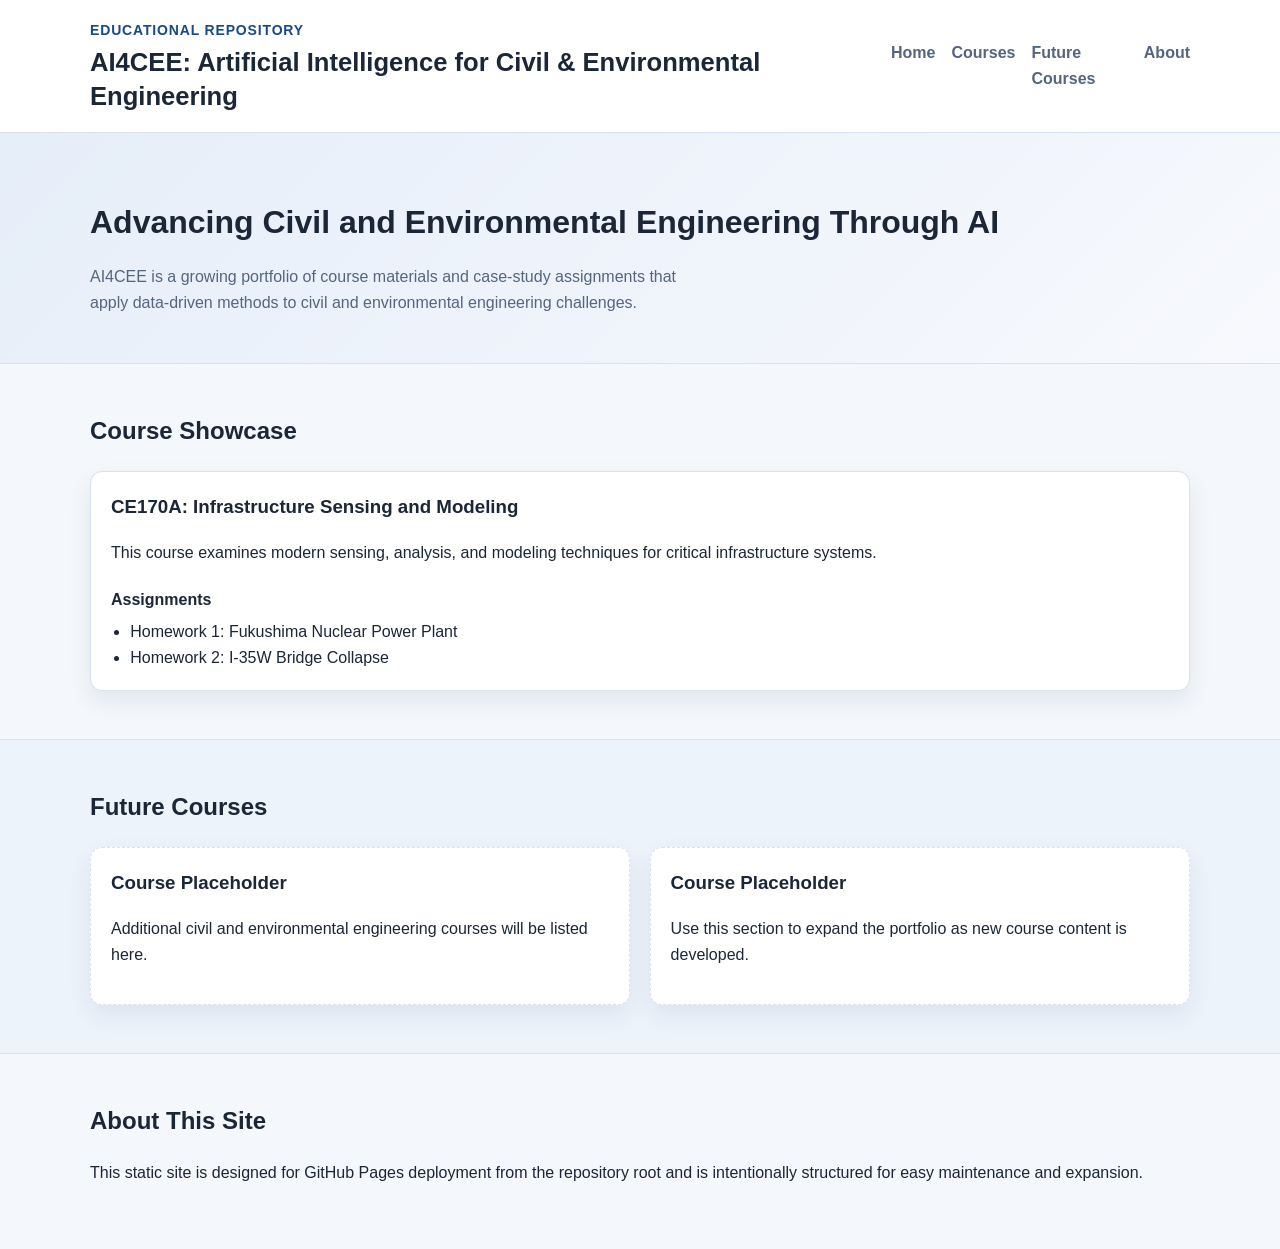
==== index.html @ d4e450ea "Add responsive GitHub Pages portfolio landing site" ====
<!DOCTYPE html>
<html lang="en">
  <head>
    <meta charset="UTF-8" />
    <meta name="viewport" content="width=device-width, initial-scale=1.0" />
    <title>AI4CEE: Artificial Intelligence for Civil & Environmental Engineering</title>
    <link rel="stylesheet" href="styles.css" />
  </head>
  <body>
    <header class="site-header">
      <div class="container header-inner">
        <div>
          <p class="eyebrow">Educational Repository</p>
          <h1>AI4CEE: Artificial Intelligence for Civil &amp; Environmental Engineering</h1>
        </div>
        <nav aria-label="Primary" class="site-nav">
          <ul>
            <li><a href="#home">Home</a></li>
            <li><a href="#courses">Courses</a></li>
            <li><a href="#future-courses">Future Courses</a></li>
            <li><a href="#about">About</a></li>
          </ul>
        </nav>
      </div>
    </header>

    <main>
      <section id="home" class="hero">
        <div class="container">
          <h2>Advancing Civil and Environmental Engineering Through AI</h2>
          <p>
            AI4CEE is a growing portfolio of course materials and case-study assignments that apply
            data-driven methods to civil and environmental engineering challenges.
          </p>
        </div>
      </section>

      <section id="courses" class="section">
        <div class="container">
          <h2>Course Showcase</h2>
          <div class="course-grid">
            <article class="course-card">
              <h3>CE170A: Infrastructure Sensing and Modeling</h3>
              <p>
                This course examines modern sensing, analysis, and modeling techniques for critical
                infrastructure systems.
              </p>
              <h4>Assignments</h4>
              <ul>
                <li>Homework 1: Fukushima Nuclear Power Plant</li>
                <li>Homework 2: I-35W Bridge Collapse</li>
              </ul>
            </article>
          </div>
        </div>
      </section>

      <section id="future-courses" class="section section-alt">
        <div class="container">
          <h2>Future Courses</h2>
          <div class="course-grid">
            <article class="course-card course-card--placeholder">
              <h3>Course Placeholder</h3>
              <p>Additional civil and environmental engineering courses will be listed here.</p>
            </article>
            <article class="course-card course-card--placeholder">
              <h3>Course Placeholder</h3>
              <p>Use this section to expand the portfolio as new course content is developed.</p>
            </article>
          </div>
        </div>
      </section>

      <section id="about" class="section">
        <div class="container">
          <h2>About This Site</h2>
          <p>
            This static site is designed for GitHub Pages deployment from the repository root and is
            intentionally structured for easy maintenance and expansion.
          </p>
        </div>
      </section>
    </main>
  </body>
</html>
---- styles.css ----
:root {
  --bg: #f4f7fb;
  --surface: #ffffff;
  --text: #1b2637;
  --muted: #54657d;
  --primary: #174a8b;
  --primary-soft: #e6eef9;
  --border: #d8e1ef;
  --shadow: 0 10px 24px rgba(18, 43, 77, 0.08);
}

* {
  box-sizing: border-box;
}

body {
  margin: 0;
  font-family: "Segoe UI", Tahoma, Geneva, Verdana, sans-serif;
  color: var(--text);
  background-color: var(--bg);
  line-height: 1.6;
}

.container {
  width: min(1100px, 92%);
  margin: 0 auto;
}

.site-header {
  background: var(--surface);
  border-bottom: 1px solid var(--border);
  position: sticky;
  top: 0;
  z-index: 10;
}

.header-inner {
  display: flex;
  align-items: center;
  justify-content: space-between;
  gap: 2rem;
  padding: 1.2rem 0;
}

.eyebrow {
  margin: 0;
  color: var(--primary);
  font-weight: 600;
  font-size: 0.875rem;
  letter-spacing: 0.06em;
  text-transform: uppercase;
}

h1 {
  margin: 0.3rem 0 0;
  font-size: clamp(1.25rem, 2vw, 1.7rem);
  line-height: 1.3;
}

.site-nav ul {
  list-style: none;
  display: flex;
  gap: 1rem;
  margin: 0;
  padding: 0;
}

.site-nav a {
  color: var(--muted);
  text-decoration: none;
  font-weight: 600;
}

.site-nav a:hover,
.site-nav a:focus {
  color: var(--primary);
}

.hero {
  padding: 4rem 0 3rem;
  background: linear-gradient(135deg, var(--primary-soft), #f7f9fd);
  border-bottom: 1px solid var(--border);
}

.hero h2 {
  margin: 0 0 1rem;
  font-size: clamp(1.5rem, 3vw, 2rem);
}

.hero p {
  margin: 0;
  max-width: 70ch;
  color: var(--muted);
}

.section {
  padding: 3rem 0;
}

.section-alt {
  background: #edf3fb;
  border-top: 1px solid var(--border);
  border-bottom: 1px solid var(--border);
}

.section h2 {
  margin-top: 0;
}

.course-grid {
  display: grid;
  grid-template-columns: repeat(auto-fit, minmax(260px, 1fr));
  gap: 1.2rem;
}

.course-card {
  background: var(--surface);
  border: 1px solid var(--border);
  border-radius: 12px;
  padding: 1.25rem;
  box-shadow: var(--shadow);
}

.course-card h3 {
  margin-top: 0;
}

.course-card h4 {
  margin-bottom: 0.4rem;
}

.course-card ul {
  margin: 0;
  padding-left: 1.2rem;
}

.course-card--placeholder {
  border-style: dashed;
}

@media (max-width: 780px) {
  .header-inner {
    flex-direction: column;
    align-items: flex-start;
  }

  .site-nav ul {
    flex-wrap: wrap;
  }
}
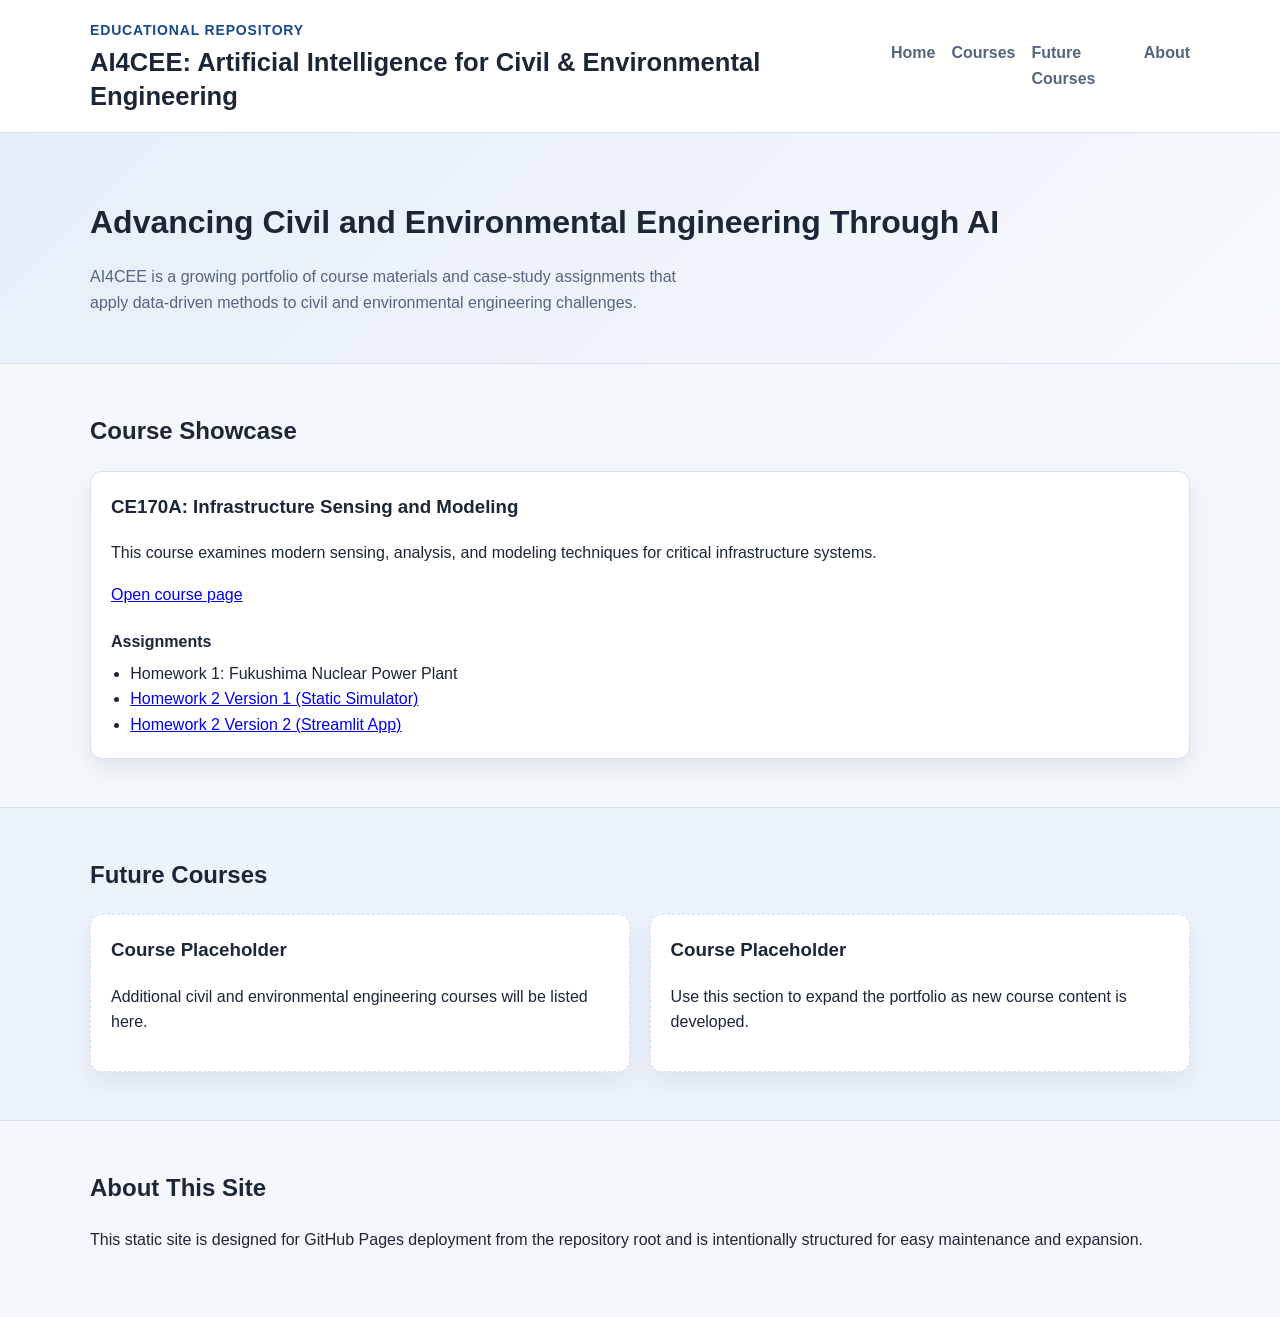
==== commit aada77cb: "fix: restore hw2 navigation and add streamlit deployment entry" ====
--- a/index.html
+++ b/index.html
@@ -45,10 +45,12 @@
                 This course examines modern sensing, analysis, and modeling techniques for critical
                 infrastructure systems.
               </p>
+              <p><a href="./courses/ce170a/index.html">Open course page</a></p>
               <h4>Assignments</h4>
               <ul>
                 <li>Homework 1: Fukushima Nuclear Power Plant</li>
-                <li>Homework 2: I-35W Bridge Collapse</li>
+                <li><a href="./courses/ce170a/hw2/version1/index.html">Homework 2 Version 1 (Static Simulator)</a></li>
+                <li><a href="./courses/ce170a/hw2/version2/index.html">Homework 2 Version 2 (Streamlit App)</a></li>
               </ul>
             </article>
           </div>
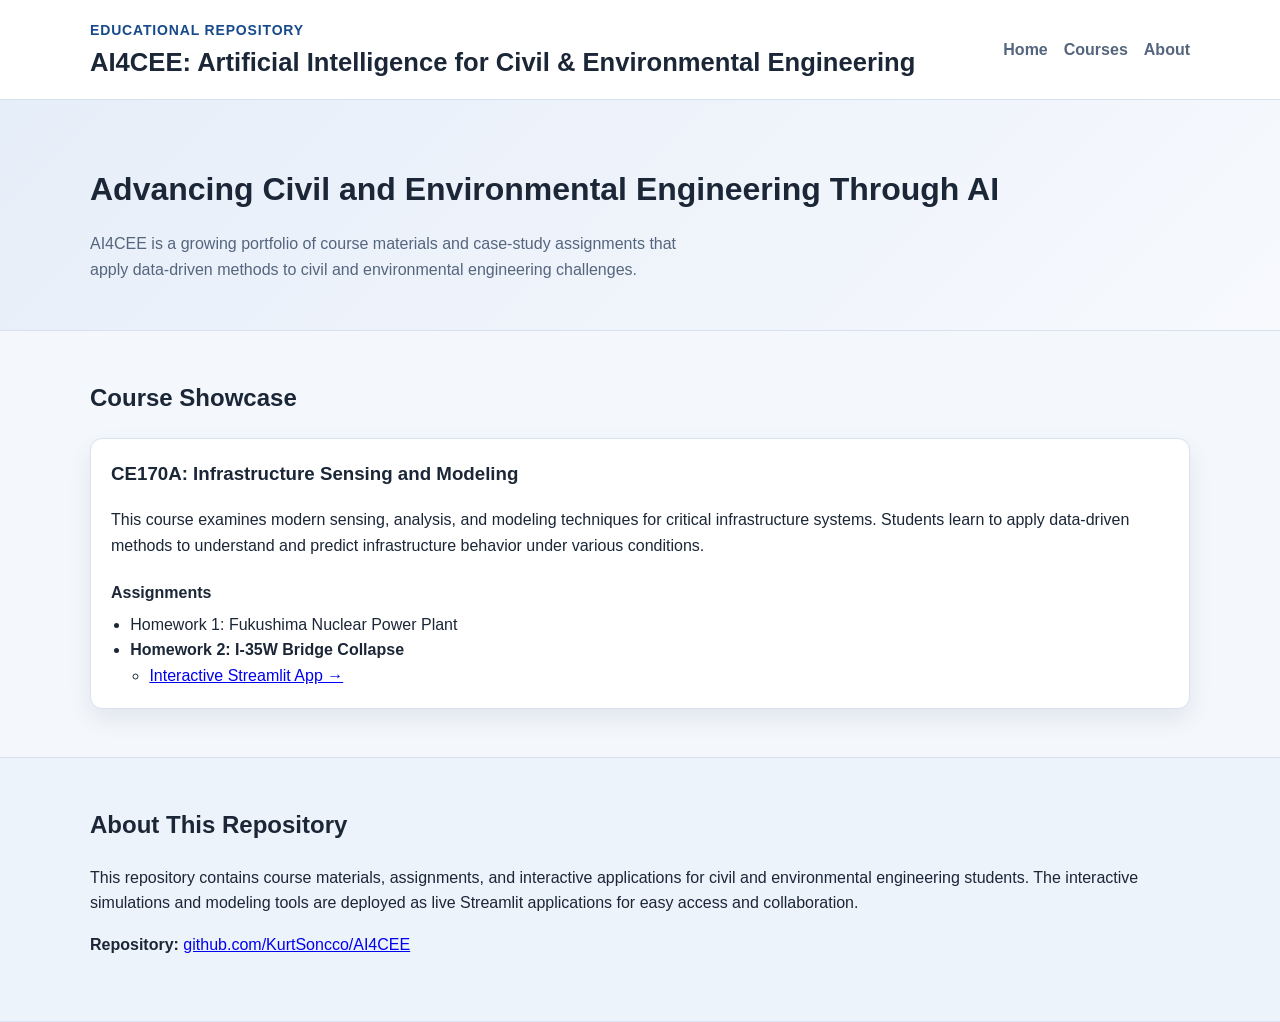
==== commit ce7df364: "Update: Replace static GitHub Pages with Streamlit Cloud app link" ====
--- a/index.html
+++ b/index.html
@@ -17,7 +17,6 @@
           <ul>
             <li><a href="#home">Home</a></li>
             <li><a href="#courses">Courses</a></li>
-            <li><a href="#future-courses">Future Courses</a></li>
             <li><a href="#about">About</a></li>
           </ul>
         </nav>
@@ -43,42 +42,33 @@
               <h3>CE170A: Infrastructure Sensing and Modeling</h3>
               <p>
                 This course examines modern sensing, analysis, and modeling techniques for critical
-                infrastructure systems.
+                infrastructure systems. Students learn to apply data-driven methods to understand
+                and predict infrastructure behavior under various conditions.
               </p>
-              <p><a href="./courses/ce170a/index.html">Open course page</a></p>
               <h4>Assignments</h4>
               <ul>
                 <li>Homework 1: Fukushima Nuclear Power Plant</li>
-                <li><a href="./courses/ce170a/hw2/version1/index.html">Homework 2 Version 1 (Static Simulator)</a></li>
-                <li><a href="./courses/ce170a/hw2/version2/index.html">Homework 2 Version 2 (Streamlit App)</a></li>
+                <li><strong>Homework 2: I-35W Bridge Collapse</strong>
+                  <ul>
+                    <li><a href="https://ai4cee-r8jqcpvhfg3nev263b8whp.streamlit.app/" target="_blank">Interactive Streamlit App →</a></li>
+                  </ul>
+                </li>
               </ul>
             </article>
           </div>
         </div>
       </section>
 
-      <section id="future-courses" class="section section-alt">
+      <section id="about" class="section section-alt">
         <div class="container">
-          <h2>Future Courses</h2>
-          <div class="course-grid">
-            <article class="course-card course-card--placeholder">
-              <h3>Course Placeholder</h3>
-              <p>Additional civil and environmental engineering courses will be listed here.</p>
-            </article>
-            <article class="course-card course-card--placeholder">
-              <h3>Course Placeholder</h3>
-              <p>Use this section to expand the portfolio as new course content is developed.</p>
-            </article>
-          </div>
-        </div>
-      </section>
-
-      <section id="about" class="section">
-        <div class="container">
-          <h2>About This Site</h2>
+          <h2>About This Repository</h2>
           <p>
-            This static site is designed for GitHub Pages deployment from the repository root and is
-            intentionally structured for easy maintenance and expansion.
+            This repository contains course materials, assignments, and interactive applications for
+            civil and environmental engineering students. The interactive simulations and modeling
+            tools are deployed as live Streamlit applications for easy access and collaboration.
+          </p>
+          <p>
+            <strong>Repository:</strong> <a href="https://github.com/KurtSoncco/AI4CEE" target="_blank">github.com/KurtSoncco/AI4CEE</a>
           </p>
         </div>
       </section>
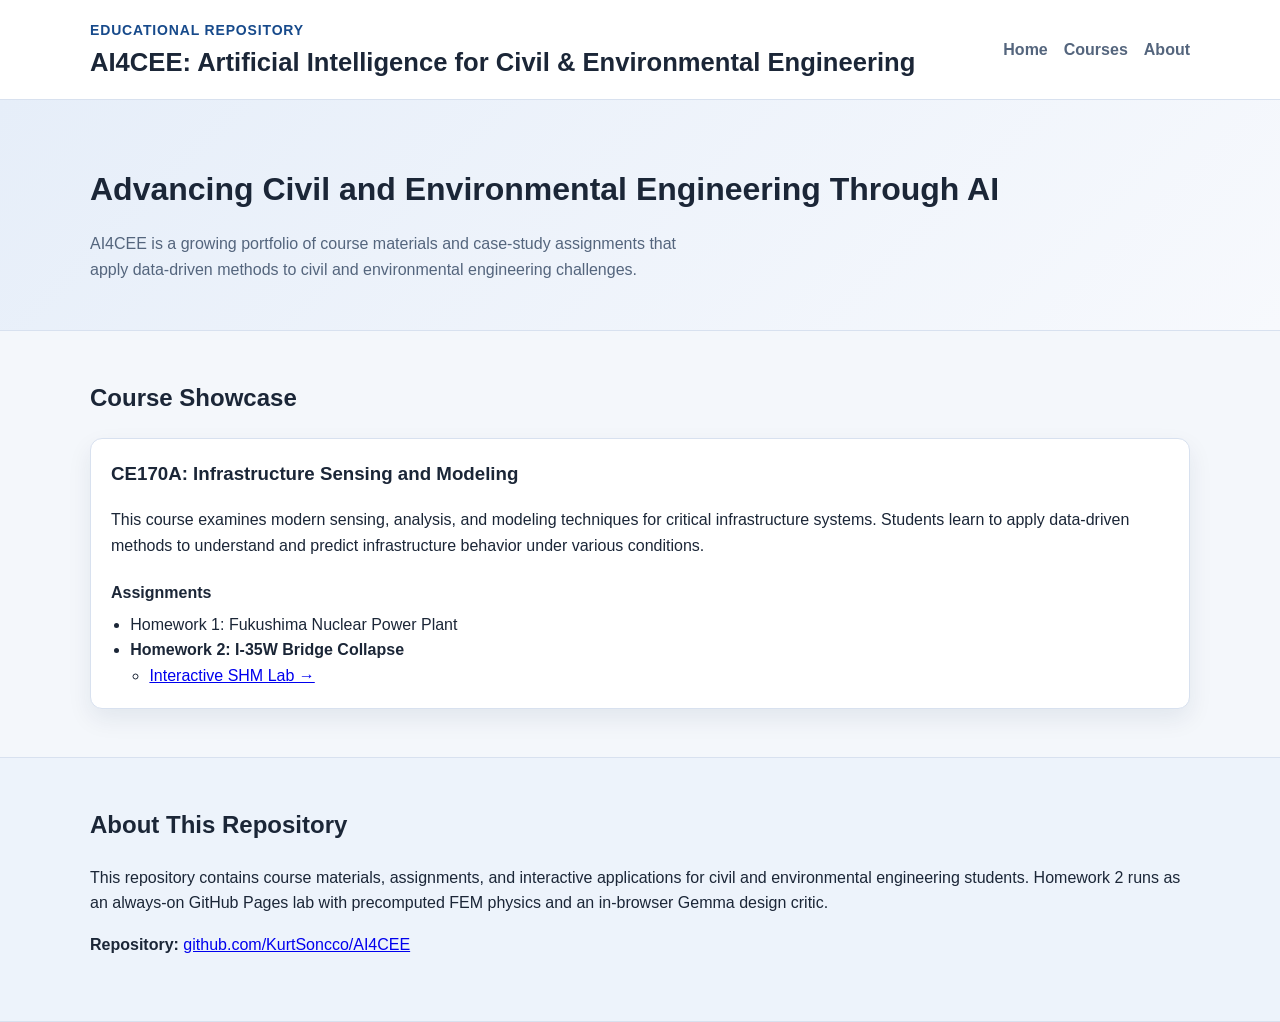
==== commit 26575b65: "Replace sleeping Streamlit app with always-on GitHub Pages SHM lab. Students get precomputed FEM tel" ====
--- a/index.html
+++ b/index.html
@@ -50,7 +50,7 @@
                 <li>Homework 1: Fukushima Nuclear Power Plant</li>
                 <li><strong>Homework 2: I-35W Bridge Collapse</strong>
                   <ul>
-                    <li><a href="https://ai4cee-r8jqcpvhfg3nev263b8whp.streamlit.app/" target="_blank">Interactive Streamlit App →</a></li>
+                    <li><a href="courses/ce170a/hw2/app/">Interactive SHM Lab →</a></li>
                   </ul>
                 </li>
               </ul>
@@ -64,8 +64,8 @@
           <h2>About This Repository</h2>
           <p>
             This repository contains course materials, assignments, and interactive applications for
-            civil and environmental engineering students. The interactive simulations and modeling
-            tools are deployed as live Streamlit applications for easy access and collaboration.
+            civil and environmental engineering students. Homework 2 runs as an always-on GitHub Pages
+            lab with precomputed FEM physics and an in-browser Gemma design critic.
           </p>
           <p>
             <strong>Repository:</strong> <a href="https://github.com/KurtSoncco/AI4CEE" target="_blank">github.com/KurtSoncco/AI4CEE</a>
